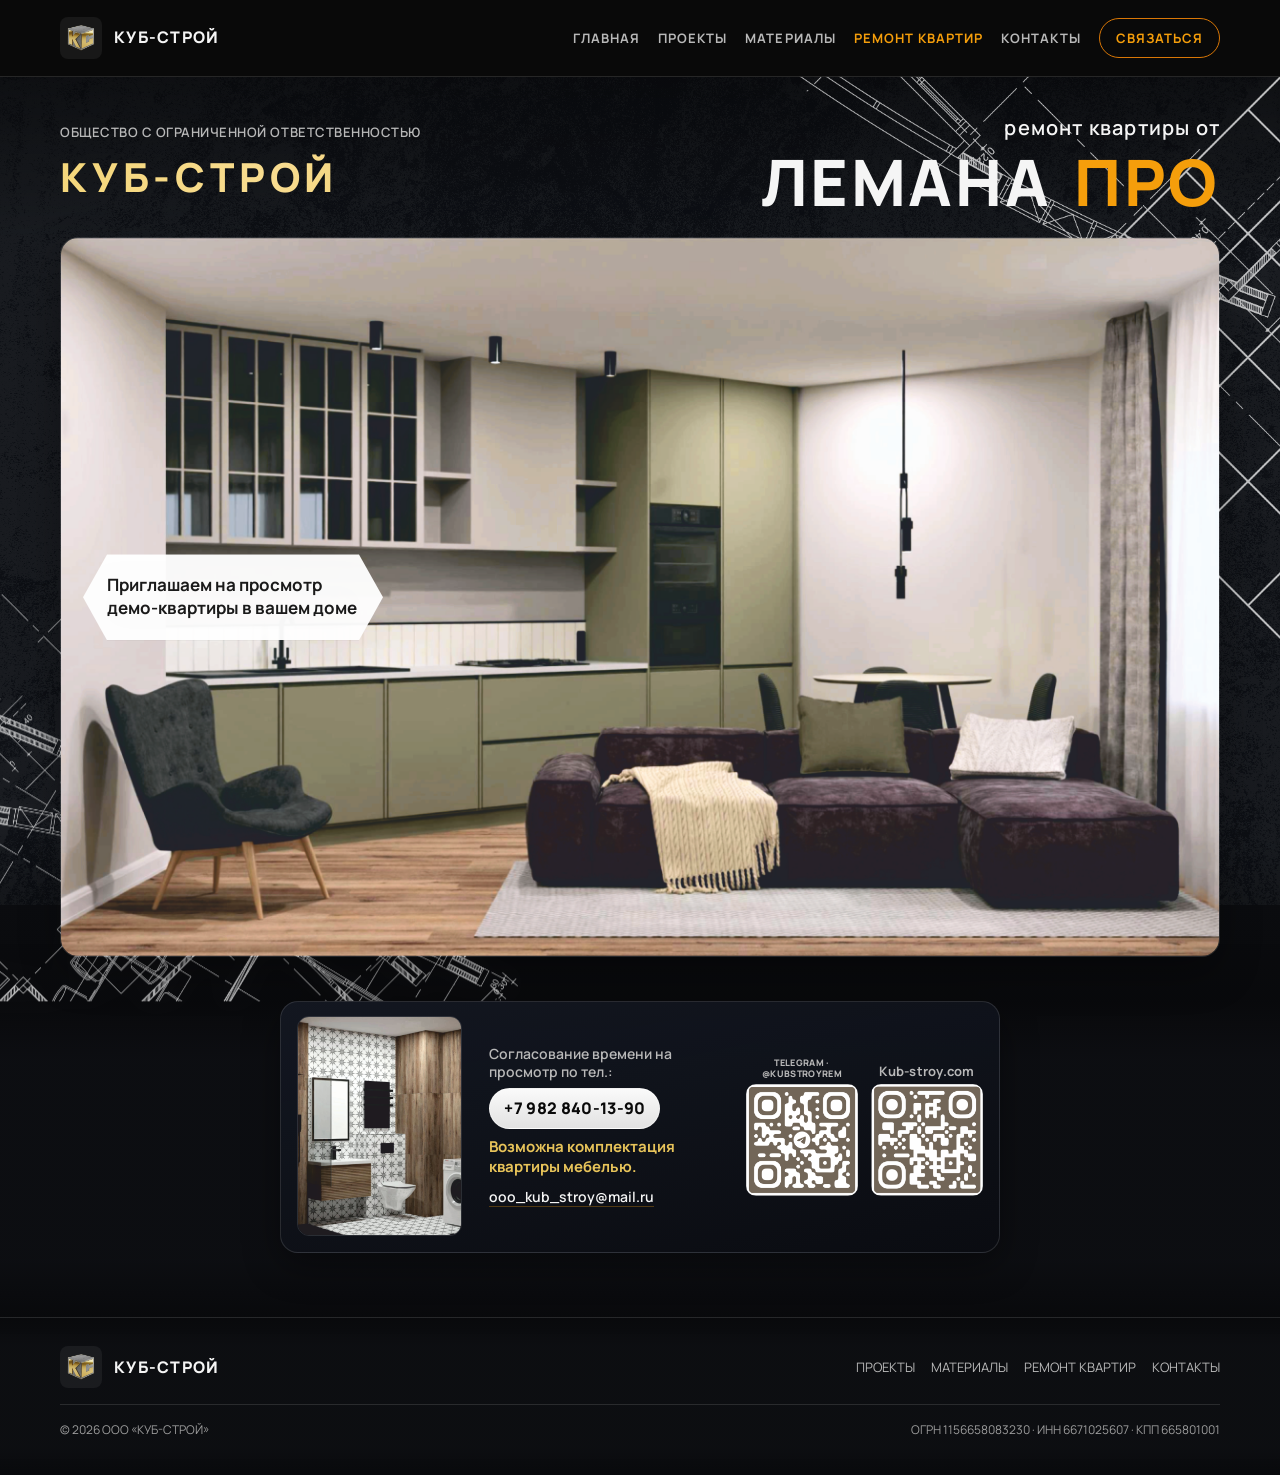
==== remont.html @ f218daff "Add link to 'Ремонт квартир' in navigation menus of index.html for improved site navigation." ====
<!DOCTYPE html>
<html lang="ru">
  <head>
    <!-- release: 20260218-23 + remont -->
    <meta charset="UTF-8" />
    <meta name="viewport" content="width=device-width, initial-scale=1.0" />
    <title>КУБ-СТРОЙ — Ремонт квартир, Лемана Про</title>
    <meta name="app-version" content="20260218-23" />
    <meta
      name="description"
      content="Ремонт квартиры от Лемана Про: демо-квартира в вашем доме, ремонт под ключ, дизайн-проект в подарок. ООО КУБ-СТРОЙ."
    />
    <meta http-equiv="Cache-Control" content="no-cache, no-store, must-revalidate" />
    <meta http-equiv="Pragma" content="no-cache" />
    <meta http-equiv="Expires" content="0" />
    <link rel="preconnect" href="https://fonts.googleapis.com" />
    <link rel="preconnect" href="https://fonts.gstatic.com" crossorigin />
    <link
      href="https://fonts.googleapis.com/css2?family=Manrope:wght@400;500;600;700;800&display=swap"
      rel="stylesheet"
    />
    <link rel="icon" href="./images/logo Куб Строй.png" type="image/png" />
    <link rel="stylesheet" href="./index.css?v=20260218-23" />
    <link rel="stylesheet" href="./remont.css?v=20260407-2" />
  </head>
  <body class="page-remont">
    <div class="ambient-lines ambient-lines--top-right" aria-hidden="true"></div>
    <div class="ambient-lines ambient-lines--bottom-left" aria-hidden="true"></div>

    <header class="site-header" id="top">
      <div class="container nav-wrap">
        <a class="brand" href="./index.html#home" aria-label="На главную">
          <img
            class="brand-logo"
            src="./images/logo Куб Строй.png"
            alt="Логотип КУБ-СТРОЙ"
          />
          <span>КУБ-СТРОЙ</span>
        </a>
        <nav class="main-nav" aria-label="Навигация по сайту">
          <!-- main-nav__persist: остаётся видимой при схлопывании меню на узких экранах (как в remont.css). -->
          <a class="main-nav__persist" href="./index.html#home">Главная</a>
          <a href="./index.html#projects">Проекты</a>
          <a href="./index.html#materials">Материалы</a>
          <a href="./remont.html" aria-current="page">Ремонт квартир</a>
          <a href="./index.html#contacts">Контакты</a>
          <a class="cta-link" href="#contacts-remont">Связаться</a>
        </nav>
      </div>
    </header>

    <main>
      <!-- Ввод: бренд, оффер и кухня в одной секции — меньше вертикального «растягивания». -->
      <section class="section section-dark remont-section remont-section--intro">
        <div class="container remont-intro">
          <div class="remont-hero reveal">
            <div class="remont-hero__brand">
              <p class="remont-hero__ooo">Общество с ограниченной ответственностью</p>
              <p class="remont-hero__name">КУБ-СТРОЙ</p>
            </div>
            <div class="remont-hero__offer">
              <h1 class="remont-hero__title">
                <span class="remont-hero__title-prefix">Ремонт квартиры от</span>
                <span class="remont-hero__title-line">
                  <span class="remont-hero__lemana">ЛЕМАНА</span>
                  <span class="remont-hero__pro">ПРО</span>
                </span>
              </h1>
            </div>
          </div>
          <div class="remont-showcase reveal">
            <div class="remont-showcase__frame">
              <img
                class="remont-showcase__img"
                src="./images/Remont/kitchen.png"
                alt="Современная кухня и гостиная после ремонта"
                width="1200"
                height="675"
              />
              <p class="remont-showcase__bubble">
                Приглашаем на просмотр демо-квартиры в вашем доме
              </p>
            </div>
          </div>
        </div>
      </section>

      <!-- Один блок: просмотр по телефону, УТП, фото ванной и QR (якорь для «Связаться»). -->
      <section class="section section-blueprint remont-section remont-section--panel" id="contacts-remont">
        <div class="container">
          <div class="remont-panel reveal">
            <!-- Три колонки без «пустой» середины: фото | текст | QR вплотную. -->
            <div class="remont-panel__grid">
              <div class="remont-panel__photo">
                <img
                  src="./images/Remont/bath_room.png"
                  alt="Современная ванная комната: панели под дерево, плитка с орнаментом, чёрная фурнитура"
                  width="600"
                  height="900"
                  loading="lazy"
                />
              </div>
              <div class="remont-panel__copy">
                <div class="remont-panel__phone-row">
                  <p class="remont-panel__label">Согласование времени на просмотр по тел.:</p>
                  <a class="remont-panel__pill" href="tel:+79828401390">+7 982 840-13-90</a>
                </div>
                <p class="remont-panel__furniture">Возможна комплектация квартиры мебелью.</p>
                <p class="remont-panel__mail">
                  <a href="mailto:ooo_kub_stroy@mail.ru">ooo_kub_stroy@mail.ru</a>
                </p>
              </div>
              <div class="remont-panel__qrs">
                <a
                  class="remont-panel__qr-item"
                  href="https://t.me/KUBSTROYREM"
                  target="_blank"
                  rel="noopener noreferrer"
                >
                  <span class="remont-panel__qr-caption">Telegram · @KUBSTROYREM</span>
                  <img
                    src="./images/Remont/QR_telegram.png"
                    alt="QR-код для перехода в Telegram @KUBSTROYREM"
                    width="112"
                    height="112"
                    loading="lazy"
                  />
                </a>
                <a
                  class="remont-panel__qr-item remont-panel__qr-item--site"
                  href="https://kub-stroy.com"
                  target="_blank"
                  rel="noopener noreferrer"
                >
                  <span class="remont-panel__qr-caption">Kub-stroy.com</span>
                  <img
                    src="./images/Remont/QR_TO_Kub-stroy-site.png"
                    alt="QR-код сайта Kub-stroy.com"
                    width="112"
                    height="112"
                    loading="lazy"
                  />
                </a>
              </div>
            </div>
          </div>
        </div>
      </section>
    </main>

    <footer class="site-footer">
      <div class="container footer-wrap">
        <a class="brand" href="./index.html#home" aria-label="На главную">
          <img
            class="brand-logo"
            src="./images/logo Куб Строй.png"
            alt="Логотип КУБ-СТРОЙ"
          />
          <span>КУБ-СТРОЙ</span>
        </a>
        <nav class="footer-nav" aria-label="Навигация в подвале">
          <a href="./index.html#projects">Проекты</a>
          <a href="./index.html#materials">Материалы</a>
          <a href="./remont.html">Ремонт квартир</a>
          <a href="./index.html#contacts">Контакты</a>
        </nav>
      </div>
      <div class="container footer-bottom">
        <span>© 2026 ООО «КУБ-СТРОЙ»</span>
        <span>ОГРН 1156658083230 · ИНН 6671025607 · КПП 665801001</span>
      </div>
    </footer>
  </body>
</html>
---- index.css ----
:root {
  --bg: #0a0a0a;
  --bg-soft: #121212;
  --panel: #1b1b1b;
  --text: #f5f5f5;
  --muted: #b8b8b8;
  --accent: #f59e0b;
  --accent-strong: #d97706;
  --border: rgba(255, 255, 255, 0.12);
  --header-height: 76px;
}

* {
  box-sizing: border-box;
}

html {
  scroll-behavior: smooth;
  scroll-padding-top: 92px;
}

body {
  margin: 0;
  color: var(--text);
  background: var(--bg);
  font-family: Manrope, system-ui, sans-serif;
  line-height: 1.45;
  position: relative;
}

/* Декоративные чертежные линии по углам экрана (прозрачные PNG). */
.ambient-lines {
  --line-image: none;
  position: fixed;
  pointer-events: none;
  z-index: 1;
  width: min(44vw, 620px);
  aspect-ratio: 1 / 1;
  mix-blend-mode: screen;
  filter: drop-shadow(0 0 12px rgba(255, 255, 255, 0.08));
  transform: translate(var(--line-x, 0), var(--line-y, 0));
}

.ambient-lines::before,
.ambient-lines::after {
  content: "";
  position: absolute;
  inset: 0;
  background-image: var(--line-image);
  background-repeat: no-repeat;
  background-size: contain;
}

.ambient-lines::before {
  opacity: 0.34;
}

.ambient-lines::after {
  opacity: 0.62;
  filter: brightness(1.38) contrast(1.16);
  transform-origin: center;
  animation: lineSoftScale 3.8s ease-in-out infinite;
}

.ambient-lines--top-right {
  --line-image: url("./images/lines-top-right.png?v=20260218-22");
  top: var(--header-height);
  right: -1px;
  --line-x: 0%;
  --line-y: 0%;
}

.ambient-lines--top-right::before,
.ambient-lines--top-right::after {
  background-position: top right;
}

.ambient-lines--bottom-left {
  --line-image: url("./images/lines-bottom-left.png?v=20260218-22");
  bottom: 0;
  left: 0;
  --line-x: -8%;
  --line-y: 18%;
}

.ambient-lines--bottom-left::before,
.ambient-lines--bottom-left::after {
  background-position: bottom left;
}

.ambient-lines--top-right::after {
  animation-delay: 0.4s;
}

.ambient-lines--bottom-left::after {
  animation-delay: 1.2s;
}

/* Единый фон для всех секций + плавный fade по краям, чтобы скрывать неровности текстуры. */
.hero,
.section,
.site-footer {
  --surface-tint: rgba(18, 22, 30, 0.6);
  --surface-tint-strong: rgba(10, 12, 16, 0.8);
  position: relative;
  background:
    linear-gradient(
      to bottom,
      var(--surface-tint-strong) 0%,
      var(--surface-tint) 18%,
      var(--surface-tint) 82%,
      var(--surface-tint-strong) 100%
    ),
    /* Используем обычный фон, чтобы пользователи не загружали Background-high-res.png. */
    url("./images/Background.png?v=20260218-22") center / cover no-repeat fixed;
}

.hero > *,
.section > *,
.site-footer > * {
  position: relative;
  z-index: 2;
}

img {
  display: block;
  max-width: 100%;
}

a {
  color: inherit;
  text-decoration: none;
}

.container {
  width: min(1160px, calc(100% - 32px));
  margin: 0 auto;
}

.site-header {
  position: sticky;
  top: 0;
  z-index: 30;
  backdrop-filter: blur(10px);
  border-bottom: 1px solid var(--border);
  background: rgba(10, 10, 10, 0.78);
}

.nav-wrap {
  min-height: 76px;
  display: flex;
  align-items: center;
  justify-content: space-between;
  gap: 24px;
}

.brand {
  display: inline-flex;
  align-items: center;
  gap: 12px;
  font-weight: 800;
  letter-spacing: 0.08em;
}

.brand-logo {
  width: 42px;
  height: 42px;
  object-fit: contain;
  border-radius: 8px;
  background: rgba(255, 255, 255, 0.06);
  padding: 4px;
}

.main-nav {
  display: flex;
  align-items: center;
  flex-wrap: wrap;
  gap: 18px;
  font-size: 13px;
  font-weight: 700;
  letter-spacing: 0.08em;
  text-transform: uppercase;
}

.main-nav > a {
  color: var(--muted);
  transition: color 0.2s ease;
}

.main-nav > a:hover {
  color: var(--text);
}

.main-nav > a.cta-link {
  color: var(--accent);
  border: 1px solid var(--accent-strong);
  border-radius: 999px;
  padding: 10px 16px;
}

.main-nav > a.cta-link:hover {
  color: #fff;
  background: var(--accent-strong);
}

.section {
  padding: 92px 0;
}

.section-dark {
  --surface-tint: rgba(17, 24, 39, 0.58);
  --surface-tint-strong: rgba(10, 11, 13, 0.8);
}

.section-concrete {
  --surface-tint: rgba(33, 27, 19, 0.64);
  --surface-tint-strong: rgba(16, 12, 9, 0.82);
}

.section-laminate {
  --surface-tint: rgba(20, 26, 23, 0.62);
  --surface-tint-strong: rgba(10, 14, 12, 0.8);
}

.section-blueprint {
  --surface-tint: rgba(18, 25, 44, 0.64);
  --surface-tint-strong: rgba(9, 12, 21, 0.82);
}

.hero {
  --surface-tint: rgba(16, 23, 38, 0.54);
  --surface-tint-strong: rgba(8, 10, 14, 0.74);
  min-height: calc(100vh - 76px);
  display: flex;
  flex-direction: column;
  justify-content: center;
  align-items: center;
  position: relative;
  overflow: hidden;
  gap: 20px;
  padding: 60px 0;
}

/* Диагональные полосы как отсылка к стройплощадке. */
.hero::after {
  content: "";
  position: absolute;
  inset: 0;
  pointer-events: none;
  background: repeating-linear-gradient(
    -45deg,
    rgba(245, 158, 11, 0.1) 0 12px,
    rgba(245, 158, 11, 0) 12px 32px
  );
  opacity: 0.18;
  /* Fade по краям блока, чтобы анимация мягко сходила на нет. */
  -webkit-mask-image: linear-gradient(
    to bottom,
    rgba(0, 0, 0, 0) 0%,
    rgba(0, 0, 0, 1) 10%,
    rgba(0, 0, 0, 1) 90%,
    rgba(0, 0, 0, 0) 100%
  );
  mask-image: linear-gradient(
    to bottom,
    rgba(0, 0, 0, 0) 0%,
    rgba(0, 0, 0, 1) 10%,
    rgba(0, 0, 0, 1) 90%,
    rgba(0, 0, 0, 0) 100%
  );
  /* Alternate-режим убирает видимый "шов" в точке перезапуска анимации. */
  animation:
    stripeDrift 14s ease-in-out infinite alternate,
    stripeFade 4.8s ease-in-out infinite;
  will-change: background-position;
}

.hero-top {
  text-align: center;
  margin-bottom: 40px;
  padding-top: 24px;
}

.hero-bottom {
  text-align: center;
  max-width: 800px;
}

.hero-logo-wrap {
  position: relative;
  width: 100%;
  margin: 0 auto 24px;
  display: flex;
  flex-direction: column;
  align-items: center;
  overflow: visible;
}

/* Мягкое круглое свечение за логотипом, чтобы фокусировать первый экран. */
.hero-logo-wrap::before {
  content: "";
  position: absolute;
  left: 50%;
  top: 50%;
  width: min(420px, 82vw);
  aspect-ratio: 1 / 1;
  transform: translate(-50%, -50%);
  border-radius: 50%;
  background: radial-gradient(
    circle,
    rgba(245, 158, 11, 0.44) 0%,
    rgba(245, 158, 11, 0.22) 34%,
    rgba(245, 158, 11, 0) 72%
  );
  filter: blur(12px);
  animation: logoGlowPulse 4.8s ease-in-out infinite;
  z-index: 0;
}

.hero-logo {
  width: min(300px, 68vw);
  margin: 0;
  filter: drop-shadow(0 24px 32px rgba(0, 0, 0, 0.45));
  animation: craneFloat 6.5s ease-in-out infinite;
  position: relative;
  z-index: 1;
}

.hero-logo-title {
  margin: -30px 0 0 0;
  display: block;
  text-align: center;
  text-transform: uppercase;
  font-size: clamp(44px, 6.3vw, 92px);
  font-weight: 900;
  letter-spacing: 0.035em;
  line-height: 1.35;
  padding: 0.18em 0 0;
  max-width: 100%;
  color: #f9dd92;
  background: linear-gradient(
    110deg,
    #f4d67a 0%,
    #f8dc90 15%,
    #e8c45a 30%,
    #d4a848 45%,
    #c09030 60%,
    #d4a848 75%,
    #e8c45a 90%,
    #f4d67a 100%
  );
  background-size: 300% auto;
  -webkit-background-clip: text;
  background-clip: text;
  -webkit-text-fill-color: transparent;
  animation: goldMetalShine 5.2s linear infinite;
}

.hero h1 {
  margin: 0;
  font-size: clamp(34px, 8vw, 76px);
  font-weight: 800;
  line-height: 1.06;
}

.hero h1 > span {
  color: var(--accent);
}

.hero-description {
  margin: 22px auto 0;
  max-width: 760px;
  color: var(--muted);
  font-size: clamp(17px, 2.1vw, 24px);
}

.hero-cta {
  display: inline-block;
  margin-top: 34px;
  padding: 15px 26px;
  border-radius: 999px;
  font-weight: 800;
  letter-spacing: 0.06em;
  text-transform: uppercase;
  background: var(--accent-strong);
  transition: transform 0.2s ease, background 0.2s ease;
}

.hero-cta:hover {
  transform: translateY(-2px);
  background: var(--accent);
}

.section-head {
  max-width: 860px;
  margin: 0 auto 36px;
  text-align: center;
}

.badge {
  display: inline-block;
  margin: 0 0 10px;
  padding: 6px 12px;
  border-radius: 999px;
  border: 1px solid rgba(245, 158, 11, 0.45);
  color: var(--accent);
  font-size: 12px;
  font-weight: 800;
  letter-spacing: 0.08em;
  text-transform: uppercase;
}

.section-head h2 {
  margin: 0;
  font-size: clamp(28px, 5.2vw, 56px);
  line-height: 1.1;
}

.muted {
  margin: 18px 0 0;
  color: var(--muted);
  font-size: clamp(16px, 2.1vw, 21px);
}

.projects-grid {
  display: grid;
  grid-template-columns: repeat(3, minmax(0, 1fr));
  gap: 16px;
  /* Ограничиваем ширину сетки, чтобы карточки не были слишком крупными на широких экранах. */
  max-width: 840px;
  margin: 0 auto;
}

.projects-grid .card {
  overflow: hidden;
  border-radius: 20px;
  border: 1px solid var(--border);
  background: #0f0f0f;
  transition: transform 0.3s ease, border-color 0.3s ease, box-shadow 0.3s ease;
}

.projects-grid .card:hover {
  transform: translateY(-4px);
  border-color: rgba(245, 158, 11, 0.55);
  box-shadow: 0 14px 26px rgba(0, 0, 0, 0.35);
}

.projects-grid .card {
  aspect-ratio: 3 / 4;
}

.card img {
  width: 100%;
  height: 100%;
  object-fit: cover;
}

.partners-row {
  margin: 36px 0;
  display: grid;
  grid-template-columns: repeat(auto-fit, minmax(160px, 1fr));
  gap: 12px;
}

.partner-logo {
  min-height: 84px;
  display: flex;
  align-items: center;
  justify-content: center;
  border: 1px solid var(--border);
  border-radius: 14px;
  background: rgba(255, 255, 255, 0.03);
  padding: 14px;
}

.partner-logo img {
  max-height: 46px;
  width: auto;
  object-fit: contain;
  filter: grayscale(1);
  opacity: 0.92;
}

/* Материалы показываем в современной сетке с подписями */
.materials-grid {
  display: grid;
  grid-template-columns: repeat(auto-fit, minmax(140px, 1fr));
  gap: 20px;
  max-width: 1000px;
  margin: 0 auto;
}

.materials-grid .card {
  position: relative;
  overflow: hidden;
  border-radius: 16px;
  border: 1px solid var(--border);
  background: rgba(255, 255, 255, 0.05);
  transition: all 0.3s ease;
  cursor: pointer;
  aspect-ratio: 1 / 1;
}

.materials-grid .card:hover {
  transform: translateY(-8px);
  border-color: rgba(245, 158, 11, 0.4);
  box-shadow:
    0 12px 32px rgba(0, 0, 0, 0.4),
    0 0 0 1px rgba(245, 158, 11, 0.2);
  background: rgba(245, 158, 11, 0.02);
}

.materials-grid .card img {
  width: 100%;
  height: 100%;
  object-fit: cover;
  transition: transform 0.3s ease;
}

.materials-grid .card:hover img {
  transform: scale(1.08);
}

.materials-grid .card > p {
  position: absolute;
  bottom: 0;
  left: 0;
  right: 0;
  background: linear-gradient(to top, rgba(0, 0, 0, 0.8), transparent);
  color: white;
  padding: 40px 12px 12px;
  margin: 0;
  font-size: clamp(11px, 2.5vw, 14px);
  font-weight: 600;
  text-align: center;
  line-height: 1.3;
  opacity: 0;
  transition: opacity 0.3s ease;
}

.materials-grid .card:hover > p {
  opacity: 1;
}

.contacts-card {
  position: relative;
  overflow: hidden;
  border: 1px solid rgba(245, 158, 11, 0.32);
  border-radius: 28px;
  background: linear-gradient(155deg, rgba(8, 10, 14, 0.9) 0%, rgba(26, 30, 40, 0.78) 100%);
  padding: clamp(24px, 5vw, 48px);
  box-shadow:
    0 22px 42px rgba(0, 0, 0, 0.35),
    inset 0 1px 0 rgba(255, 255, 255, 0.08);
}

/* Декоративные световые пятна добавляют глубину блоку контактов. */
.contacts-card::before {
  content: "";
  position: absolute;
  inset: -1px;
  pointer-events: none;
  background:
    radial-gradient(circle at 12% 10%, rgba(245, 158, 11, 0.26), transparent 42%),
    radial-gradient(circle at 86% 0%, rgba(59, 130, 246, 0.18), transparent 38%);
}

.contacts-card > * {
  position: relative;
  z-index: 1;
}

.contacts-card h2 {
  margin: 0 0 20px;
  font-size: clamp(30px, 5.5vw, 64px);
  text-shadow: 0 10px 26px rgba(0, 0, 0, 0.35);
}

.contacts-grid {
  display: grid;
  gap: 18px;
  grid-template-columns: repeat(3, minmax(0, 1fr));
  grid-auto-rows: 1fr;
  align-items: stretch;
}

.contact-item {
  border: 1px solid rgba(255, 255, 255, 0.1);
  border-radius: 16px;
  background: rgba(255, 255, 255, 0.03);
  padding: 14px 16px;
  min-height: 184px;
  height: 100%;
  display: grid;
  grid-template-rows: auto 1fr;
  gap: 10px;
}

/* Единая сетка контента внутри каждой карточки для симметрии. */
.contact-lines {
  display: grid;
  gap: 10px;
  align-content: start;
}

.label {
  margin: 0;
  font-size: 12px;
  color: var(--accent);
  font-weight: 800;
  text-transform: uppercase;
  letter-spacing: 0.08em;
}

.contacts-grid a {
  display: block;
  margin-bottom: 0;
  width: 100%;
  max-width: 100%;
  position: relative;
  font-size: clamp(18px, 2.2vw, 28px);
  font-weight: 700;
  line-height: 1.2;
  overflow-wrap: anywhere;
  word-break: break-word;
  transition: color 0.24s ease, transform 0.24s ease, text-shadow 0.24s ease;
}

.contacts-grid a::after {
  content: "";
  position: absolute;
  left: 0;
  right: 0;
  bottom: -3px;
  height: 2px;
  border-radius: 999px;
  background: linear-gradient(90deg, var(--accent), rgba(245, 158, 11, 0));
  transform: scaleX(0);
  transform-origin: left;
  transition: transform 0.24s ease;
}

.contacts-grid a:hover {
  color: var(--accent);
  transform: translateX(3px);
  text-shadow: 0 0 14px rgba(245, 158, 11, 0.35);
}

.contacts-grid a:hover::after {
  transform: scaleX(1);
}

/* Email длиннее телефона, поэтому отдельно уменьшаем и отключаем сдвиг. */
.contacts-grid a[href^="mailto:"] {
  font-size: clamp(15px, 1.9vw, 24px);
  letter-spacing: 0;
}

.contacts-grid a[href^="mailto:"]:hover {
  transform: none;
}

.contact-item p {
  margin: 0;
  color: var(--muted);
}

.contact-item--office .contact-lines p:first-child {
  font-size: clamp(18px, 1.7vw, 24px);
  line-height: 1.28;
  color: #e7ebf3;
  font-weight: 600;
}

.contact-item--office .office-meta {
  font-size: clamp(12px, 1.1vw, 15px);
  line-height: 1.42;
}

.site-footer {
  --surface-tint: rgba(14, 16, 21, 0.68);
  --surface-tint-strong: rgba(8, 9, 12, 0.84);
  border-top: 1px solid var(--border);
  padding: 28px 0 36px;
}

.footer-wrap {
  display: flex;
  justify-content: space-between;
  gap: 24px;
  align-items: center;
}

.footer-nav {
  display: flex;
  flex-wrap: wrap;
  gap: 16px;
  font-size: 13px;
  text-transform: uppercase;
  color: var(--muted);
}

.footer-bottom {
  margin-top: 16px;
  padding-top: 16px;
  border-top: 1px solid var(--border);
  display: flex;
  justify-content: space-between;
  gap: 12px;
  flex-wrap: wrap;
  color: #9d9d9d;
  font-size: 12px;
}

/* Контент по умолчанию всегда видим, чтобы страница работала даже без JS. */
.reveal {
  opacity: 1;
  transform: none;
}

.reveal.is-visible {
  opacity: 1;
  transform: none;
}

/* Этот текст оставляем более узким, чтобы длинный блок оставался читаемым. */
.projects-text {
  max-width: 820px;
  margin-left: auto;
  margin-right: auto;
}

@keyframes stripeDrift {
  from {
    background-position: 0 0;
  }
  to {
    background-position: 56px 28px;
  }
}

@keyframes lineSoftScale {
  0%,
  100% {
    opacity: 0.34;
    transform: scale(1);
  }
  50% {
    opacity: 0.78;
    transform: scale(1.08);
  }
}

@keyframes stripeFade {
  0%,
  100% {
    opacity: 0.16;
  }
  50% {
    opacity: 0.3;
  }
}

@keyframes logoGlowPulse {
  0%,
  100% {
    opacity: 0.58;
    transform: translate(-50%, -50%) scale(0.95);
  }
  50% {
    opacity: 0.92;
    transform: translate(-50%, -50%) scale(1.06);
  }
}

@keyframes craneFloat {
  0%,
  100% {
    transform: translateY(0);
  }
  50% {
    transform: translateY(-10px);
  }
}

@keyframes goldMetalShine {
  0% {
    background-position: 0% 50%;
  }
  50% {
    background-position: 150% 50%;
  }
  100% {
    background-position: 300% 50%;
  }
}

@media (max-width: 1100px) {
  .projects-grid {
    grid-template-columns: repeat(2, minmax(0, 1fr));
  }

  .materials-grid {
    grid-template-columns: repeat(auto-fit, minmax(120px, 1fr));
    gap: 16px;
  }
}

@media (max-width: 920px) {
  .ambient-lines {
    width: min(56vw, 460px);
  }

  .ambient-lines::before {
    opacity: 0.2;
  }

  .ambient-lines::after {
    opacity: 0.4;
  }

  .hero::after {
    animation-duration: 9s, 3.6s;
  }

  .hero-logo {
    animation-duration: 4.6s;
  }

  .hero-logo-wrap::before {
    animation-duration: 3.6s;
  }

  .hero,
  .section,
  .site-footer {
    background-attachment: scroll;
  }

  .main-nav > a:not(.cta-link) {
    display: none;
  }

  .contacts-grid {
    grid-template-columns: 1fr;
  }

  .contact-item {
    min-height: 0;
  }

  .materials-grid {
    grid-template-columns: repeat(auto-fit, minmax(100px, 1fr));
    gap: 14px;
  }
}

@media (max-width: 680px) {
  .projects-grid {
    grid-template-columns: repeat(2, minmax(0, 1fr));
    gap: 10px;
  }

  .projects-grid .card {
    aspect-ratio: 3 / 4;
  }

  #projects.section {
    padding: 64px 0;
  }

  .materials-grid {
    grid-template-columns: repeat(auto-fit, minmax(80px, 1fr));
    gap: 12px;
  }

  .footer-wrap {
    flex-direction: column;
    align-items: flex-start;
  }
}

@media (max-width: 430px) {
  /* Дополнительно уменьшаем визуальную высоту карточек на очень узких экранах. */
  .projects-grid .card {
    aspect-ratio: 4 / 5;
  }

  .hero::after {
    animation-duration: 7.4s, 2.8s;
  }

  .ambient-lines {
    width: min(66vw, 360px);
  }

  .ambient-lines::before {
    opacity: 0.16;
  }

  .ambient-lines::after {
    opacity: 0.3;
  }

  .materials-grid {
    grid-template-columns: repeat(auto-fit, minmax(70px, 1fr));
    gap: 10px;
  }

  .hero-logo-title {
    font-size: clamp(34px, 10.5vw, 56px);
    letter-spacing: 0.02em;
  }
}

@media (prefers-reduced-motion: reduce) {
  .hero::after,
  .hero-logo,
  .hero-logo-wrap::before {
    animation: none;
  }
}
---- remont.css ----
/* Страница «Ремонт квартир»: дополнительные стили поверх index.css. */

@media (max-width: 920px) {
  .page-remont .main-nav > a.main-nav__persist {
    display: inline-flex;
    align-items: center;
  }
}

.page-remont .main-nav > a[aria-current="page"] {
  color: var(--accent);
  pointer-events: none;
}

.remont-section {
  --surface-tint: rgba(14, 16, 22, 0.62);
  --surface-tint-strong: rgba(8, 9, 12, 0.82);
}

/* Меньше отступов у вводного блока — страница не «расползается» по вертикали. */
.remont-section--intro.section {
  padding-top: 36px;
  padding-bottom: 44px;
}

.remont-intro {
  display: flex;
  flex-direction: column;
  gap: 22px;
}

.remont-section--panel.section {
  padding-top: 0;
  padding-bottom: 64px;
}

.remont-hero {
  display: grid;
  grid-template-columns: minmax(0, 1fr) minmax(0, 1.2fr);
  gap: clamp(20px, 3vw, 40px);
  align-items: center;
}

.remont-hero__ooo {
  margin: 0 0 6px;
  font-size: clamp(11px, 1.4vw, 13px);
  font-weight: 600;
  letter-spacing: 0.04em;
  color: var(--muted);
  text-transform: uppercase;
}

.remont-hero__name {
  margin: 0;
  font-size: clamp(26px, 4vw, 40px);
  font-weight: 800;
  letter-spacing: 0.12em;
  background: linear-gradient(
    110deg,
    #f4d67a 0%,
    #f8dc90 22%,
    #e8c45a 45%,
    #c09030 62%,
    #e8c45a 78%,
    #f4d67a 100%
  );
  background-size: 200% auto;
  -webkit-background-clip: text;
  background-clip: text;
  -webkit-text-fill-color: transparent;
}

.remont-hero__title {
  margin: 0;
  text-align: right;
}

.remont-hero__title-prefix {
  display: block;
  font-size: clamp(15px, 2vw, 20px);
  font-weight: 600;
  letter-spacing: 0.06em;
  text-transform: lowercase;
  color: var(--text);
  margin-bottom: 6px;
}

.remont-hero__title-line {
  display: block;
  font-size: clamp(32px, 6.5vw, 64px);
  font-weight: 900;
  line-height: 1.05;
  letter-spacing: 0.04em;
}

.remont-hero__lemana {
  color: var(--text);
}

.remont-hero__pro {
  color: var(--accent);
  margin-left: 0.12em;
}

.remont-showcase__frame {
  position: relative;
  border-radius: 18px;
  overflow: hidden;
  border: 1px solid var(--border);
  box-shadow: 0 16px 40px rgba(0, 0, 0, 0.32);
}

.remont-showcase__img {
  width: 100%;
  height: auto;
  display: block;
}

.remont-showcase__bubble {
  position: absolute;
  left: clamp(10px, 2.5vw, 22px);
  top: 50%;
  transform: translateY(-50%);
  max-width: min(300px, 48vw);
  margin: 0;
  padding: clamp(14px, 2.5vw, 20px) clamp(16px, 2.5vw, 24px);
  font-size: clamp(13px, 1.8vw, 17px);
  font-weight: 700;
  line-height: 1.35;
  color: #1a1a1a;
  background: rgba(255, 255, 255, 0.96);
  clip-path: polygon(8% 0%, 92% 0%, 100% 50%, 92% 100%, 8% 100%, 0% 50%);
  filter: drop-shadow(0 10px 20px rgba(0, 0, 0, 0.22));
}

/* Карточка контактов: узкая ширина + сетка «фото | копирайт | QR» без пустой середины. */
.remont-panel {
  max-width: 720px;
  margin: 0 auto;
  padding: 14px 16px 16px;
  border-radius: 18px;
  border: 1px solid rgba(255, 255, 255, 0.12);
  background: linear-gradient(
    168deg,
    rgba(20, 24, 34, 0.94) 0%,
    rgba(10, 12, 18, 0.9) 100%
  );
  box-shadow: 0 12px 36px rgba(0, 0, 0, 0.38);
}

.remont-panel__grid {
  display: grid;
  /* Фиксированная колонка фото и автоматическая под два QR — средняя колонка забирает остаток без разъезда. */
  grid-template-columns: minmax(132px, 26%) minmax(0, 1fr) auto;
  gap: 12px 14px;
  align-items: center;
}

.remont-panel__photo {
  border-radius: 12px;
  overflow: hidden;
  border: 1px solid var(--border);
  aspect-ratio: 3 / 4;
  max-height: 220px;
  align-self: center;
}

.remont-panel__photo img {
  width: 100%;
  height: 100%;
  object-fit: cover;
  object-position: center;
  display: block;
}

.remont-panel__copy {
  display: flex;
  flex-direction: column;
  gap: 8px;
  justify-content: center;
  min-width: 0;
  text-align: left;
}

.remont-panel__phone-row {
  display: flex;
  flex-wrap: wrap;
  align-items: center;
  gap: 6px 10px;
}

.remont-panel__label {
  margin: 0;
  font-size: clamp(12px, 1.45vw, 14px);
  font-weight: 600;
  color: var(--muted);
  line-height: 1.3;
}

.remont-panel__pill {
  display: inline-flex;
  align-items: center;
  justify-content: center;
  padding: 8px 14px;
  border-radius: 999px;
  font-size: clamp(13px, 1.65vw, 16px);
  font-weight: 800;
  letter-spacing: 0.02em;
  color: #0a0a0a;
  background: linear-gradient(180deg, #fafafa 0%, #e2e2e2 100%);
  border: 1px solid rgba(255, 255, 255, 0.45);
  transition: transform 0.2s ease, box-shadow 0.2s ease;
  white-space: nowrap;
}

.remont-panel__pill:hover {
  transform: translateY(-1px);
  box-shadow: 0 6px 18px rgba(245, 158, 11, 0.22);
}

.remont-panel__furniture {
  margin: 0;
  font-size: clamp(13px, 1.55vw, 15px);
  font-weight: 700;
  color: #e8c45a;
  line-height: 1.35;
}

.remont-panel__mail {
  margin: 2px 0 0;
  font-size: clamp(12px, 1.4vw, 14px);
  font-weight: 600;
}

.remont-panel__mail a {
  color: var(--text);
  border-bottom: 1px solid rgba(245, 158, 11, 0.3);
  transition: color 0.2s ease, border-color 0.2s ease;
}

.remont-panel__mail a:hover {
  color: var(--accent);
  border-color: var(--accent);
}

.remont-panel__qrs {
  display: flex;
  flex-direction: row;
  flex-wrap: nowrap;
  gap: 10px;
  align-items: flex-end;
  justify-self: end;
}

.remont-panel__qr-item {
  display: flex;
  flex-direction: column;
  align-items: center;
  gap: 5px;
  color: inherit;
  text-decoration: none;
  transition: color 0.2s ease, transform 0.2s ease;
  flex: 0 0 auto;
}

.remont-panel__qr-item:hover {
  color: var(--accent);
  transform: translateY(-2px);
}

.remont-panel__qr-caption {
  font-size: 9px;
  font-weight: 800;
  letter-spacing: 0.04em;
  text-transform: uppercase;
  color: var(--muted);
  text-align: center;
  max-width: 118px;
  line-height: 1.25;
}

.remont-panel__qr-item--site .remont-panel__qr-caption {
  text-transform: none;
  font-weight: 700;
  font-size: clamp(11px, 1.2vw, 13px);
  letter-spacing: 0.02em;
}

.remont-panel__qr-item:hover .remont-panel__qr-caption {
  color: var(--accent);
}

.remont-panel__qr-item img {
  width: clamp(88px, 16vw, 112px);
  height: auto;
  aspect-ratio: 1;
  border-radius: 10px;
  display: block;
}

@media (max-width: 768px) {
  .remont-hero {
    grid-template-columns: 1fr;
  }

  .remont-hero__title {
    text-align: left;
  }

  .remont-showcase__bubble {
    position: relative;
    left: auto;
    top: auto;
    transform: none;
    max-width: none;
    margin: -28px 12px 12px;
    clip-path: none;
    border-radius: 14px;
  }

  .remont-showcase__frame {
    display: flex;
    flex-direction: column;
  }

  .remont-panel {
    max-width: none;
    padding: 14px;
  }

  .remont-panel__grid {
    grid-template-columns: 1fr;
    gap: 14px;
    justify-items: stretch;
  }

  .remont-panel__photo {
    max-height: none;
    aspect-ratio: 16 / 10;
    width: 100%;
    max-width: 100%;
    order: 2;
  }

  .remont-panel__copy {
    order: 1;
    text-align: center;
    align-items: center;
  }

  .remont-panel__phone-row {
    justify-content: center;
  }

  .remont-panel__qrs {
    order: 3;
    justify-content: center;
    justify-self: center;
    width: 100%;
  }
}

@media (prefers-reduced-motion: reduce) {
  .remont-panel__pill:hover,
  .remont-panel__qr-item:hover {
    transform: none;
  }
}
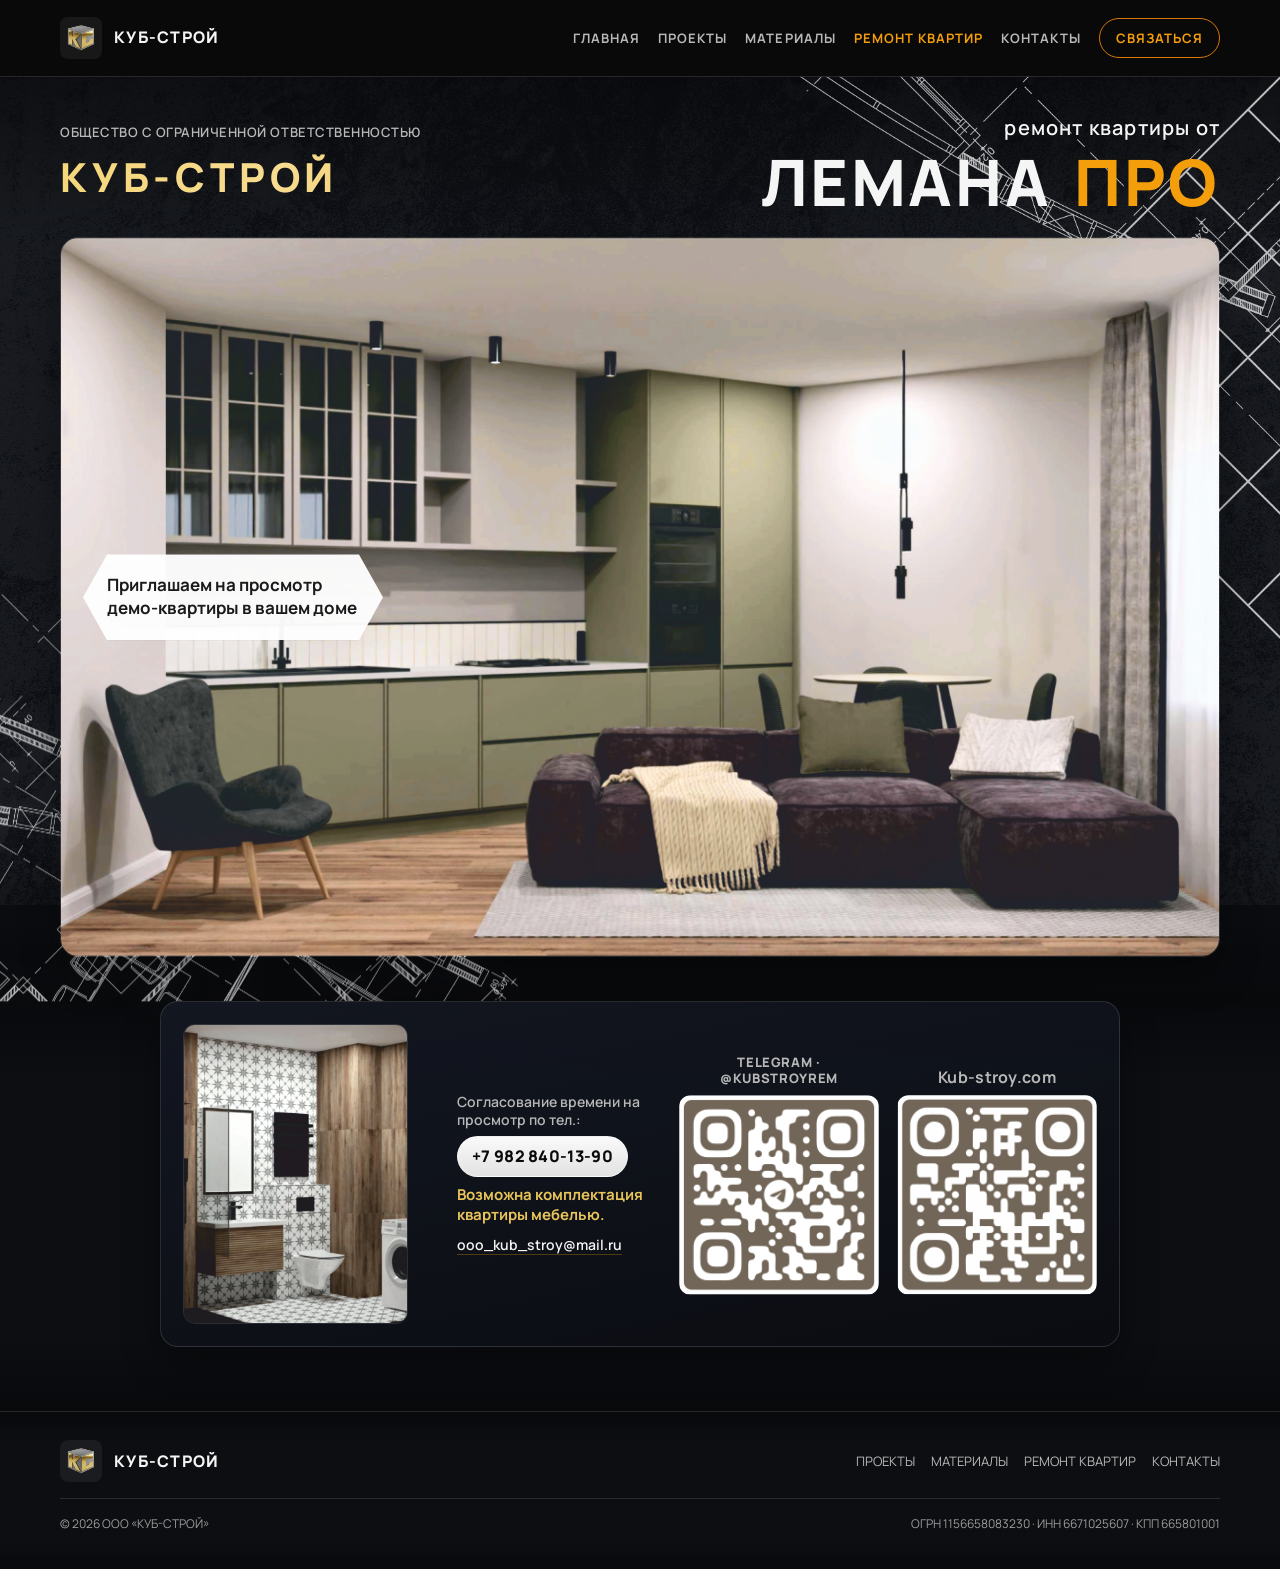
==== commit d82b8e49: "Enhance mobile styles in remont.css for improved navigation and layout; adjust QR code sizes and gri" ====
--- a/remont.html
+++ b/remont.html
@@ -21,7 +21,7 @@
     />
     <link rel="icon" href="./images/logo Куб Строй.png" type="image/png" />
     <link rel="stylesheet" href="./index.css?v=20260218-23" />
-    <link rel="stylesheet" href="./remont.css?v=20260407-2" />
+    <link rel="stylesheet" href="./remont.css?v=20260407-3" />
   </head>
   <body class="page-remont">
     <div class="ambient-lines ambient-lines--top-right" aria-hidden="true"></div>
@@ -121,8 +121,8 @@
                   <img
                     src="./images/Remont/QR_telegram.png"
                     alt="QR-код для перехода в Telegram @KUBSTROYREM"
-                    width="112"
-                    height="112"
+                    width="200"
+                    height="200"
                     loading="lazy"
                   />
                 </a>
@@ -136,8 +136,8 @@
                   <img
                     src="./images/Remont/QR_TO_Kub-stroy-site.png"
                     alt="QR-код сайта Kub-stroy.com"
-                    width="112"
-                    height="112"
+                    width="200"
+                    height="200"
                     loading="lazy"
                   />
                 </a>
--- a/remont.css
+++ b/remont.css
@@ -1,15 +1,70 @@
 /* Страница «Ремонт квартир»: дополнительные стили поверх index.css. */
-
-@media (max-width: 920px) {
-  .page-remont .main-nav > a.main-nav__persist {
-    display: inline-flex;
-    align-items: center;
-  }
-}
 
 .page-remont .main-nav > a[aria-current="page"] {
   color: var(--accent);
   pointer-events: none;
+}
+
+/* Шапка на мобильных: index.css скрывает все ссылки кроме CTA — на этой странице показываем полное меню и переносим его под бренд, чтобы ничего не обрезалось. */
+@media (max-width: 920px) {
+  .page-remont .site-header {
+    padding-left: max(0px, env(safe-area-inset-left));
+    padding-right: max(0px, env(safe-area-inset-right));
+  }
+
+  .page-remont .nav-wrap {
+    flex-direction: column;
+    align-items: stretch;
+    gap: 10px;
+    min-height: unset;
+    padding-top: 8px;
+    padding-bottom: 10px;
+  }
+
+  .page-remont .brand {
+    min-width: 0;
+  }
+
+  .page-remont .brand > span {
+    font-size: clamp(13px, 3.8vw, 15px);
+    letter-spacing: 0.06em;
+    white-space: nowrap;
+    overflow: hidden;
+    text-overflow: ellipsis;
+  }
+
+  .page-remont .main-nav {
+    width: 100%;
+    justify-content: flex-start;
+    flex-wrap: wrap;
+    row-gap: 8px;
+    column-gap: 8px;
+    font-size: 10px;
+  }
+
+  .page-remont .main-nav > a:not(.cta-link) {
+    display: inline-flex !important;
+    align-items: center;
+    min-height: 40px;
+    padding: 4px 2px;
+  }
+
+  .page-remont .main-nav > a.cta-link {
+    padding: 8px 12px;
+    font-size: 10px;
+    min-height: 40px;
+  }
+}
+
+@media (max-width: 380px) {
+  .page-remont .main-nav {
+    font-size: 9px;
+    column-gap: 6px;
+  }
+
+  .page-remont .main-nav > a.cta-link {
+    padding: 7px 10px;
+  }
 }
 
 .remont-section {
@@ -133,11 +188,11 @@
   filter: drop-shadow(0 10px 20px rgba(0, 0, 0, 0.22));
 }
 
-/* Карточка контактов: узкая ширина + сетка «фото | копирайт | QR» без пустой середины. */
+/* Карточка контактов: сетка «фото | копирайт | QR»; QR крупные для сканирования на любом экране. */
 .remont-panel {
-  max-width: 720px;
+  max-width: min(960px, 100%);
   margin: 0 auto;
-  padding: 14px 16px 16px;
+  padding: clamp(16px, 2.5vw, 22px);
   border-radius: 18px;
   border: 1px solid rgba(255, 255, 255, 0.12);
   background: linear-gradient(
@@ -150,9 +205,8 @@
 
 .remont-panel__grid {
   display: grid;
-  /* Фиксированная колонка фото и автоматическая под два QR — средняя колонка забирает остаток без разъезда. */
-  grid-template-columns: minmax(132px, 26%) minmax(0, 1fr) auto;
-  gap: 12px 14px;
+  grid-template-columns: minmax(150px, 28%) minmax(0, 1fr) auto;
+  gap: 14px 18px;
   align-items: center;
 }
 
@@ -161,7 +215,7 @@
   overflow: hidden;
   border: 1px solid var(--border);
   aspect-ratio: 3 / 4;
-  max-height: 220px;
+  max-height: min(300px, 38vh);
   align-self: center;
 }
 
@@ -246,9 +300,10 @@
 .remont-panel__qrs {
   display: flex;
   flex-direction: row;
-  flex-wrap: nowrap;
-  gap: 10px;
+  flex-wrap: wrap;
+  gap: 14px 18px;
   align-items: flex-end;
+  justify-content: flex-end;
   justify-self: end;
 }
 
@@ -256,11 +311,12 @@
   display: flex;
   flex-direction: column;
   align-items: center;
-  gap: 5px;
+  gap: 8px;
   color: inherit;
   text-decoration: none;
   transition: color 0.2s ease, transform 0.2s ease;
   flex: 0 0 auto;
+  min-width: min(100%, 200px);
 }
 
 .remont-panel__qr-item:hover {
@@ -269,20 +325,20 @@
 }
 
 .remont-panel__qr-caption {
-  font-size: 9px;
+  font-size: clamp(11px, 1.5vw, 13px);
   font-weight: 800;
-  letter-spacing: 0.04em;
+  letter-spacing: 0.05em;
   text-transform: uppercase;
   color: var(--muted);
   text-align: center;
-  max-width: 118px;
-  line-height: 1.25;
+  max-width: 200px;
+  line-height: 1.3;
 }
 
 .remont-panel__qr-item--site .remont-panel__qr-caption {
   text-transform: none;
   font-weight: 700;
-  font-size: clamp(11px, 1.2vw, 13px);
+  font-size: clamp(13px, 1.6vw, 16px);
   letter-spacing: 0.02em;
 }
 
@@ -291,11 +347,69 @@
 }
 
 .remont-panel__qr-item img {
-  width: clamp(88px, 16vw, 112px);
+  /* Крупный модуль QR — удобнее для камеры телефона на всех устройствах. */
+  width: clamp(140px, 26vw, 200px);
   height: auto;
   aspect-ratio: 1;
-  border-radius: 10px;
+  border-radius: 12px;
   display: block;
+}
+
+/* Планшет/узкий экран: карточка в колонку, иначе средняя колонка с текстом слишком узкая рядом с крупными QR. */
+@media (max-width: 880px) {
+  .remont-panel {
+    max-width: none;
+    padding: 16px 14px;
+  }
+
+  .remont-panel__grid {
+    grid-template-columns: 1fr;
+    gap: 18px;
+    justify-items: stretch;
+  }
+
+  .remont-panel__photo {
+    max-height: none;
+    aspect-ratio: 16 / 10;
+    width: 100%;
+    max-width: 100%;
+    order: 2;
+  }
+
+  .remont-panel__copy {
+    order: 1;
+    text-align: center;
+    align-items: center;
+  }
+
+  .remont-panel__phone-row {
+    justify-content: center;
+    flex-direction: column;
+    gap: 10px;
+  }
+
+  .remont-panel__pill {
+    min-height: 48px;
+    padding: 12px 22px;
+    font-size: clamp(15px, 4vw, 17px);
+  }
+
+  .remont-panel__qrs {
+    order: 3;
+    justify-content: center;
+    justify-self: center;
+    width: 100%;
+    gap: 20px 28px;
+  }
+
+  .remont-panel__qr-item {
+    min-width: unset;
+  }
+
+  .remont-panel__qr-item img {
+    width: min(240px, 42vw);
+    max-width: 100%;
+  }
 }
 
 @media (max-width: 768px) {
@@ -322,42 +436,6 @@
     display: flex;
     flex-direction: column;
   }
-
-  .remont-panel {
-    max-width: none;
-    padding: 14px;
-  }
-
-  .remont-panel__grid {
-    grid-template-columns: 1fr;
-    gap: 14px;
-    justify-items: stretch;
-  }
-
-  .remont-panel__photo {
-    max-height: none;
-    aspect-ratio: 16 / 10;
-    width: 100%;
-    max-width: 100%;
-    order: 2;
-  }
-
-  .remont-panel__copy {
-    order: 1;
-    text-align: center;
-    align-items: center;
-  }
-
-  .remont-panel__phone-row {
-    justify-content: center;
-  }
-
-  .remont-panel__qrs {
-    order: 3;
-    justify-content: center;
-    justify-self: center;
-    width: 100%;
-  }
 }
 
 @media (prefers-reduced-motion: reduce) {
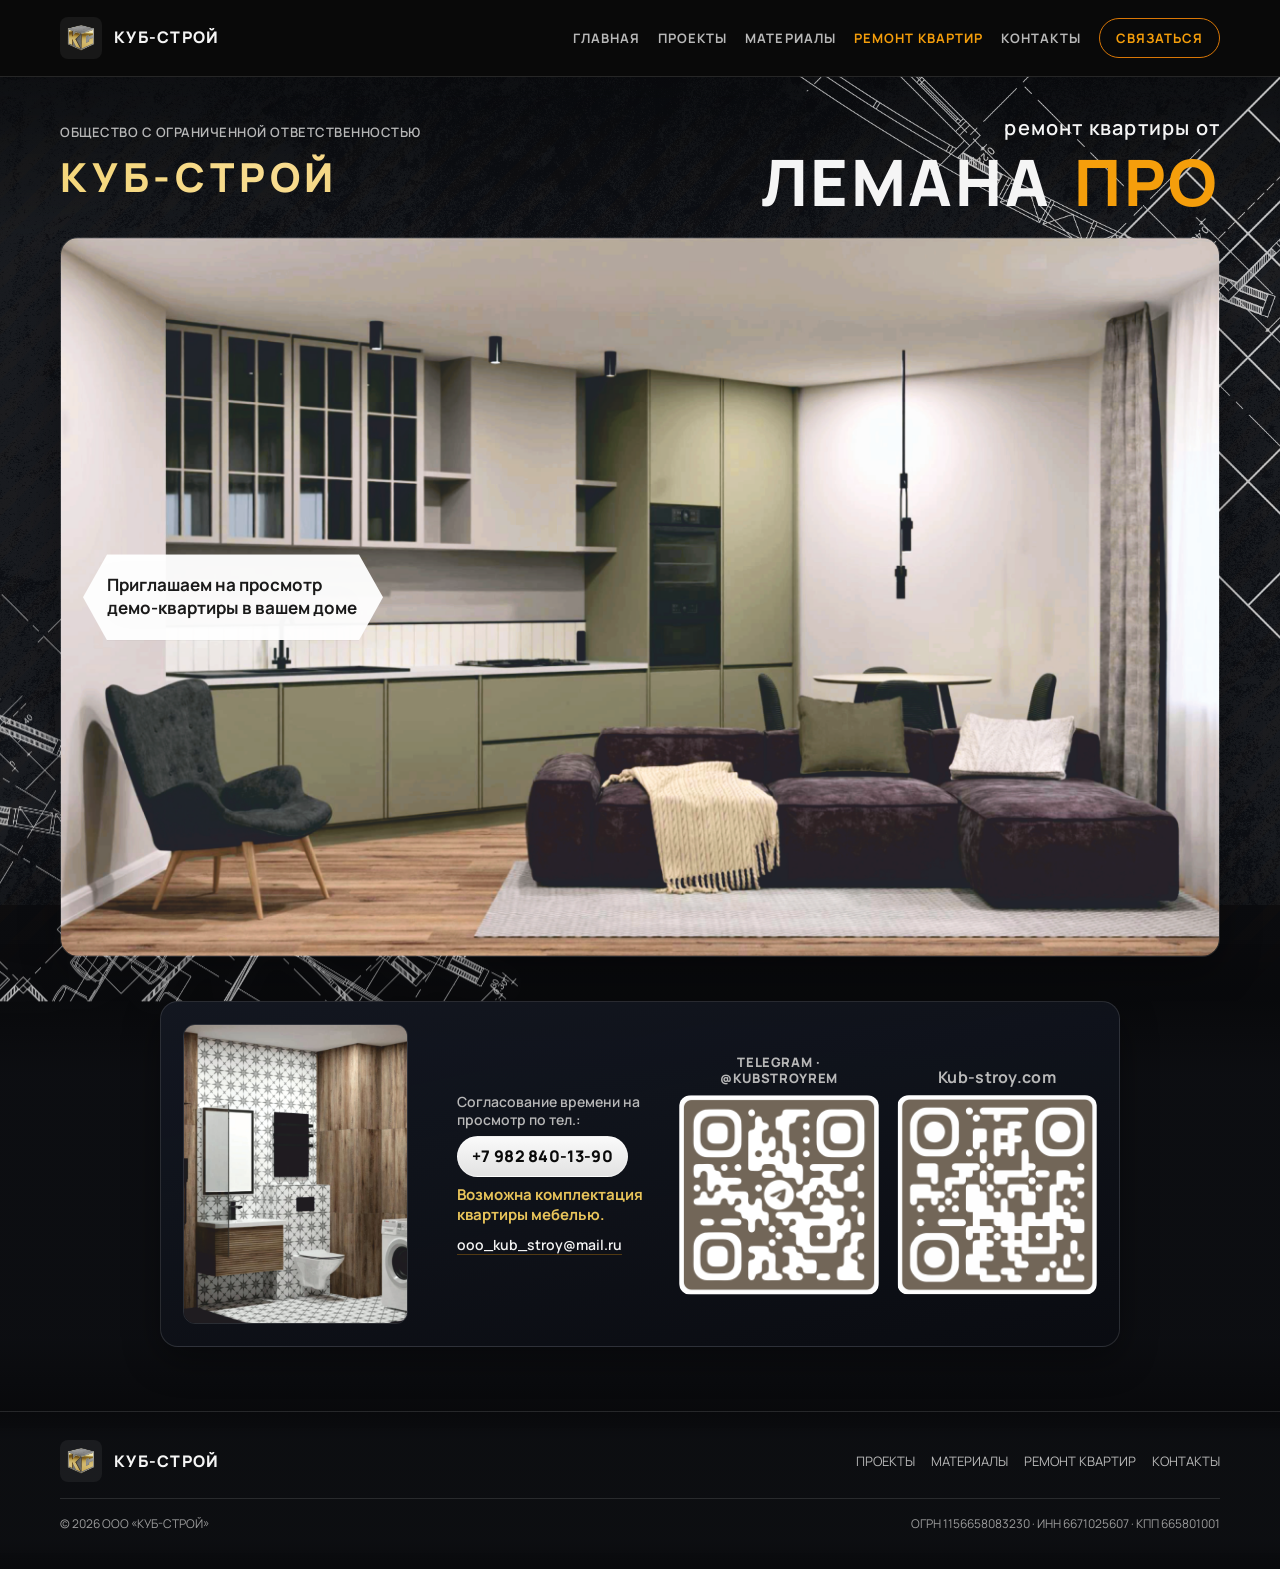
==== commit 0bc84354: "Implement mobile navigation enhancements in remont.css and remont.html, including a new dialog menu " ====
--- a/remont.html
+++ b/remont.html
@@ -21,7 +21,7 @@
     />
     <link rel="icon" href="./images/logo Куб Строй.png" type="image/png" />
     <link rel="stylesheet" href="./index.css?v=20260218-23" />
-    <link rel="stylesheet" href="./remont.css?v=20260407-3" />
+    <link rel="stylesheet" href="./remont.css?v=20260407-7" />
   </head>
   <body class="page-remont">
     <div class="ambient-lines ambient-lines--top-right" aria-hidden="true"></div>
@@ -37,17 +37,55 @@
           />
           <span>КУБ-СТРОЙ</span>
         </a>
-        <nav class="main-nav" aria-label="Навигация по сайту">
-          <!-- main-nav__persist: остаётся видимой при схлопывании меню на узких экранах (как в remont.css). -->
-          <a class="main-nav__persist" href="./index.html#home">Главная</a>
+        <nav class="main-nav remont-main-nav--desktop" id="remont-site-nav" aria-label="Навигация по сайту">
+          <a href="./index.html#home">Главная</a>
           <a href="./index.html#projects">Проекты</a>
           <a href="./index.html#materials">Материалы</a>
           <a href="./remont.html" aria-current="page">Ремонт квартир</a>
           <a href="./index.html#contacts">Контакты</a>
           <a class="cta-link" href="#contacts-remont">Связаться</a>
         </nav>
+        <button
+          type="button"
+          class="remont-menu-trigger"
+          aria-expanded="false"
+          aria-haspopup="dialog"
+          aria-controls="remont-menu-dialog"
+          aria-label="Открыть меню навигации"
+        >
+          <span class="remont-menu-trigger__bars" aria-hidden="true">
+            <span></span>
+            <span></span>
+            <span></span>
+          </span>
+        </button>
       </div>
     </header>
+
+    <!-- Модальное меню (только мобильная ширина): нативный dialog, фокус и Escape обрабатывает браузер. -->
+    <dialog class="remont-nav-dialog" id="remont-menu-dialog" aria-labelledby="remont-nav-dialog-title">
+      <div class="remont-nav-dialog__panel">
+        <header class="remont-nav-dialog__head">
+          <div class="remont-nav-dialog__head-text">
+            <p class="remont-nav-dialog__eyebrow">ООО «КУБ-СТРОЙ»</p>
+            <h2 id="remont-nav-dialog-title" class="remont-nav-dialog__title">Меню</h2>
+          </div>
+          <button type="button" class="remont-nav-dialog__close" aria-label="Закрыть меню">
+            <span aria-hidden="true">×</span>
+          </button>
+        </header>
+        <nav class="remont-nav-dialog__nav" aria-label="Разделы сайта">
+          <ul class="remont-nav-dialog__list">
+            <li><a href="./index.html#home">Главная</a></li>
+            <li><a href="./index.html#projects">Проекты</a></li>
+            <li><a href="./index.html#materials">Материалы</a></li>
+            <li><a href="./remont.html" aria-current="page">Ремонт квартир</a></li>
+            <li><a href="./index.html#contacts">Контакты</a></li>
+            <li><a class="remont-nav-dialog__cta" href="#contacts-remont">Связаться</a></li>
+          </ul>
+        </nav>
+      </div>
+    </dialog>
 
     <main>
       <!-- Ввод: бренд, оффер и кухня в одной секции — меньше вертикального «растягивания». -->
@@ -170,5 +208,6 @@
         <span>ОГРН 1156658083230 · ИНН 6671025607 · КПП 665801001</span>
       </div>
     </footer>
+    <script src="./remont-nav.js?v=20260407-6" defer></script>
   </body>
 </html>
--- a/remont.css
+++ b/remont.css
@@ -1,11 +1,22 @@
 /* Страница «Ремонт квартир»: дополнительные стили поверх index.css. */
 
-.page-remont .main-nav > a[aria-current="page"] {
+.page-remont .main-nav > a[aria-current="page"],
+.remont-nav-dialog a[aria-current="page"] {
   color: var(--accent);
   pointer-events: none;
 }
 
-/* Шапка на мобильных: index.css скрывает все ссылки кроме CTA — на этой странице показываем полное меню и переносим его под бренд, чтобы ничего не обрезалось. */
+/* Кнопка открытия меню — только мобильная ширина; на десктопе весь блок скрыт вместе с dialog. */
+.remont-menu-trigger {
+  display: none;
+}
+
+@media (min-width: 921px) {
+  .remont-nav-dialog {
+    display: none;
+  }
+}
+
 @media (max-width: 920px) {
   .page-remont .site-header {
     padding-left: max(0px, env(safe-area-inset-left));
@@ -13,58 +24,254 @@
   }
 
   .page-remont .nav-wrap {
+    flex-direction: row;
+    flex-wrap: nowrap;
+    align-items: center;
+    justify-content: space-between;
+    gap: 12px;
+    min-height: 56px;
+    padding-top: 6px;
+    padding-bottom: 6px;
+  }
+
+  /* index.css прячет пункты шапки — на мобиле используем отдельный dialog, не fixed-оверлей на весь экран. */
+  .page-remont .remont-main-nav--desktop {
+    display: none !important;
+  }
+
+  .page-remont .remont-menu-trigger {
+    display: inline-flex;
+    flex-shrink: 0;
+    align-items: center;
+    justify-content: center;
+    width: 44px;
+    height: 44px;
+    padding: 0;
+    cursor: pointer;
+    border-radius: 12px;
+    border: 1px solid var(--border);
+    background: rgba(255, 255, 255, 0.06);
+    color: inherit;
+    transition: background 0.2s ease, border-color 0.2s ease;
+  }
+
+  .page-remont .remont-menu-trigger:hover {
+    border-color: rgba(245, 158, 11, 0.45);
+    background: rgba(255, 255, 255, 0.1);
+  }
+
+  .page-remont .remont-menu-trigger__bars {
+    display: flex;
     flex-direction: column;
-    align-items: stretch;
-    gap: 10px;
-    min-height: unset;
-    padding-top: 8px;
-    padding-bottom: 10px;
+    gap: 6px;
+    width: 22px;
+  }
+
+  .page-remont .remont-menu-trigger__bars span {
+    display: block;
+    height: 2px;
+    border-radius: 1px;
+    background: var(--text);
   }
 
   .page-remont .brand {
+    flex: 1;
     min-width: 0;
   }
 
   .page-remont .brand > span {
-    font-size: clamp(13px, 3.8vw, 15px);
+    font-size: clamp(12px, 3.2vw, 15px);
     letter-spacing: 0.06em;
     white-space: nowrap;
     overflow: hidden;
     text-overflow: ellipsis;
   }
-
-  .page-remont .main-nav {
-    width: 100%;
-    justify-content: flex-start;
-    flex-wrap: wrap;
-    row-gap: 8px;
-    column-gap: 8px;
-    font-size: 10px;
-  }
-
-  .page-remont .main-nav > a:not(.cta-link) {
-    display: inline-flex !important;
-    align-items: center;
-    min-height: 40px;
-    padding: 4px 2px;
-  }
-
-  .page-remont .main-nav > a.cta-link {
-    padding: 8px 12px;
-    font-size: 10px;
-    min-height: 40px;
-  }
-}
-
-@media (max-width: 380px) {
-  .page-remont .main-nav {
-    font-size: 9px;
-    column-gap: 6px;
-  }
-
-  .page-remont .main-nav > a.cta-link {
-    padding: 7px 10px;
-  }
+}
+
+/* Нативный <dialog>: модальное окно, ::backdrop, фокус-ловушка и scroll-lock даёт браузер — фон страницы не «ломается». */
+.remont-nav-dialog {
+  border: none;
+  padding: 0;
+  margin: auto;
+  max-width: calc(100vw - 24px);
+  width: min(100%, 400px);
+  background: transparent;
+  box-shadow: none;
+}
+
+.remont-nav-dialog::backdrop {
+  background: rgba(5, 7, 12, 0.75);
+  backdrop-filter: blur(10px);
+  -webkit-backdrop-filter: blur(10px);
+}
+
+.remont-nav-dialog__panel {
+  padding: 22px 20px 20px;
+  border-radius: 20px;
+  border: 1px solid rgba(255, 255, 255, 0.14);
+  background: linear-gradient(
+    165deg,
+    rgba(28, 32, 44, 0.98) 0%,
+    rgba(14, 16, 24, 0.98) 100%
+  );
+  box-shadow:
+    0 0 0 1px rgba(0, 0, 0, 0.4),
+    0 24px 64px rgba(0, 0, 0, 0.55);
+  animation: remontDialogPanelIn 0.28s ease-out;
+}
+
+@keyframes remontDialogPanelIn {
+  from {
+    opacity: 0;
+    transform: scale(0.96) translateY(10px);
+  }
+  to {
+    opacity: 1;
+    transform: none;
+  }
+}
+
+.remont-nav-dialog__head {
+  display: flex;
+  align-items: flex-start;
+  justify-content: space-between;
+  gap: 12px;
+  margin-bottom: 18px;
+  padding-bottom: 14px;
+  border-bottom: 1px solid rgba(255, 255, 255, 0.08);
+}
+
+.remont-nav-dialog__eyebrow {
+  margin: 0 0 4px;
+  font-size: 11px;
+  font-weight: 700;
+  letter-spacing: 0.12em;
+  text-transform: uppercase;
+  color: var(--muted);
+}
+
+.remont-nav-dialog__title {
+  margin: 0;
+  font-size: 1.35rem;
+  font-weight: 800;
+  letter-spacing: 0.04em;
+  line-height: 1.2;
+  /* В <dialog> у h2 часто сбрасывается наследование — явно как у основного текста сайта. */
+  color: var(--text);
+}
+
+.remont-nav-dialog__close {
+  flex-shrink: 0;
+  width: 40px;
+  height: 40px;
+  display: inline-flex;
+  align-items: center;
+  justify-content: center;
+  border: 1px solid var(--border);
+  border-radius: 12px;
+  background: rgba(255, 255, 255, 0.06);
+  color: var(--text);
+  font-size: 26px;
+  line-height: 1;
+  cursor: pointer;
+  transition:
+    border-color 0.2s ease,
+    background 0.2s ease,
+    color 0.2s ease;
+}
+
+.remont-nav-dialog__close:hover {
+  border-color: rgba(245, 158, 11, 0.5);
+  color: var(--accent);
+  background: rgba(245, 158, 11, 0.1);
+}
+
+.remont-nav-dialog__list {
+  list-style: none;
+  margin: 0;
+  padding: 0;
+  display: flex;
+  flex-direction: column;
+  gap: 6px;
+}
+
+.remont-nav-dialog__list a {
+  display: flex;
+  align-items: center;
+  justify-content: center;
+  min-height: 48px;
+  padding: 12px 16px;
+  border-radius: 12px;
+  font-size: 13px;
+  font-weight: 700;
+  letter-spacing: 0.07em;
+  text-transform: uppercase;
+  color: var(--text);
+  background: rgba(255, 255, 255, 0.05);
+  border: 1px solid transparent;
+  transition:
+    border-color 0.2s ease,
+    color 0.2s ease,
+    background 0.2s ease;
+}
+
+.remont-nav-dialog__list a:hover {
+  border-color: rgba(245, 158, 11, 0.35);
+  color: var(--accent);
+}
+
+.remont-nav-dialog__list a.remont-nav-dialog__cta {
+  margin-top: 6px;
+  border-color: var(--accent-strong);
+  color: var(--accent);
+  background: rgba(245, 158, 11, 0.1);
+}
+
+@media (prefers-reduced-motion: reduce) {
+  .remont-nav-dialog__panel {
+    animation: none;
+  }
+
+  .page-remont .remont-section--intro::after {
+    animation: none;
+  }
+}
+
+/* На главной анимация в .hero::after; здесь дублируем на первый блок, чтобы полосы не «пропадали». */
+.page-remont .remont-section--intro {
+  overflow: hidden;
+}
+
+.page-remont .remont-section--intro::after {
+  content: "";
+  position: absolute;
+  inset: 0;
+  pointer-events: none;
+  z-index: 1;
+  background: repeating-linear-gradient(
+    -45deg,
+    rgba(245, 158, 11, 0.1) 0 12px,
+    rgba(245, 158, 11, 0) 12px 32px
+  );
+  opacity: 0.18;
+  -webkit-mask-image: linear-gradient(
+    to bottom,
+    rgba(0, 0, 0, 0) 0%,
+    rgba(0, 0, 0, 1) 10%,
+    rgba(0, 0, 0, 1) 90%,
+    rgba(0, 0, 0, 0) 100%
+  );
+  mask-image: linear-gradient(
+    to bottom,
+    rgba(0, 0, 0, 0) 0%,
+    rgba(0, 0, 0, 1) 10%,
+    rgba(0, 0, 0, 1) 90%,
+    rgba(0, 0, 0, 0) 100%
+  );
+  animation:
+    stripeDrift 14s ease-in-out infinite alternate,
+    stripeFade 4.8s ease-in-out infinite;
+  will-change: background-position;
 }
 
 .remont-section {
@@ -157,6 +364,54 @@
   margin-left: 0.12em;
 }
 
+/* Мобильные: крупные clamp() на десктопе дают слишком высокие заголовки — жёстко ограничиваем кегль и трекинг. */
+@media (max-width: 640px) {
+  .remont-section--intro.section {
+    padding-top: 20px;
+    padding-bottom: 28px;
+  }
+
+  .remont-intro {
+    gap: 14px;
+  }
+
+  .remont-hero {
+    gap: 12px;
+  }
+
+  .remont-hero__ooo {
+    font-size: 9px;
+    line-height: 1.35;
+  }
+
+  .remont-hero__name {
+    font-size: clamp(17px, 8.2vw, 24px);
+    letter-spacing: 0.05em;
+  }
+
+  .remont-hero__title-prefix {
+    font-size: clamp(12px, 3.6vw, 15px);
+    margin-bottom: 4px;
+    letter-spacing: 0.04em;
+  }
+
+  .remont-hero__title-line {
+    font-size: clamp(20px, 10.5vw, 32px);
+    letter-spacing: 0.02em;
+    line-height: 1.08;
+  }
+}
+
+@media (max-width: 380px) {
+  .remont-hero__name {
+    font-size: clamp(16px, 7.5vw, 22px);
+  }
+
+  .remont-hero__title-line {
+    font-size: clamp(18px, 9.5vw, 28px);
+  }
+}
+
 .remont-showcase__frame {
   position: relative;
   border-radius: 18px;
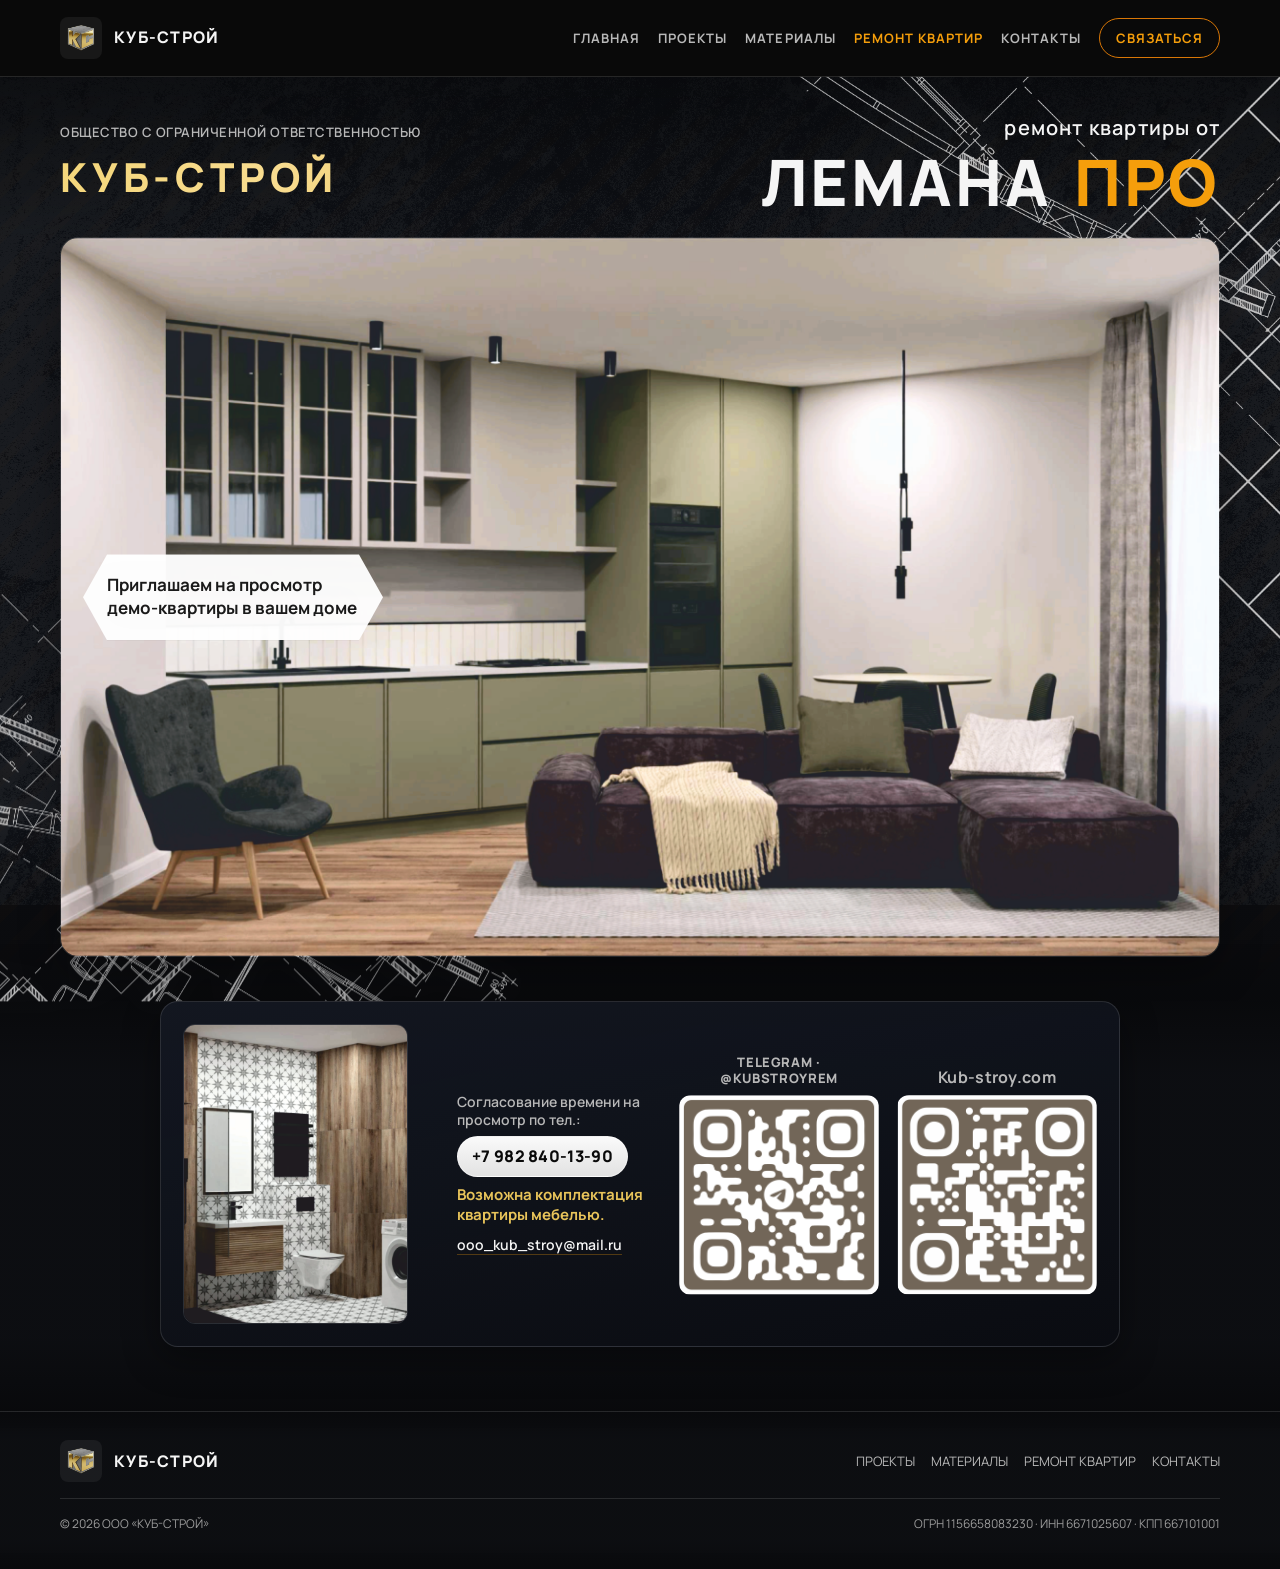
==== commit 1821e1fb: "New KPP" ====
--- a/remont.html
+++ b/remont.html
@@ -205,7 +205,7 @@
       </div>
       <div class="container footer-bottom">
         <span>© 2026 ООО «КУБ-СТРОЙ»</span>
-        <span>ОГРН 1156658083230 · ИНН 6671025607 · КПП 665801001</span>
+        <span>ОГРН 1156658083230 · ИНН 6671025607 · КПП 667101001</span>
       </div>
     </footer>
     <script src="./remont-nav.js?v=20260407-6" defer></script>
